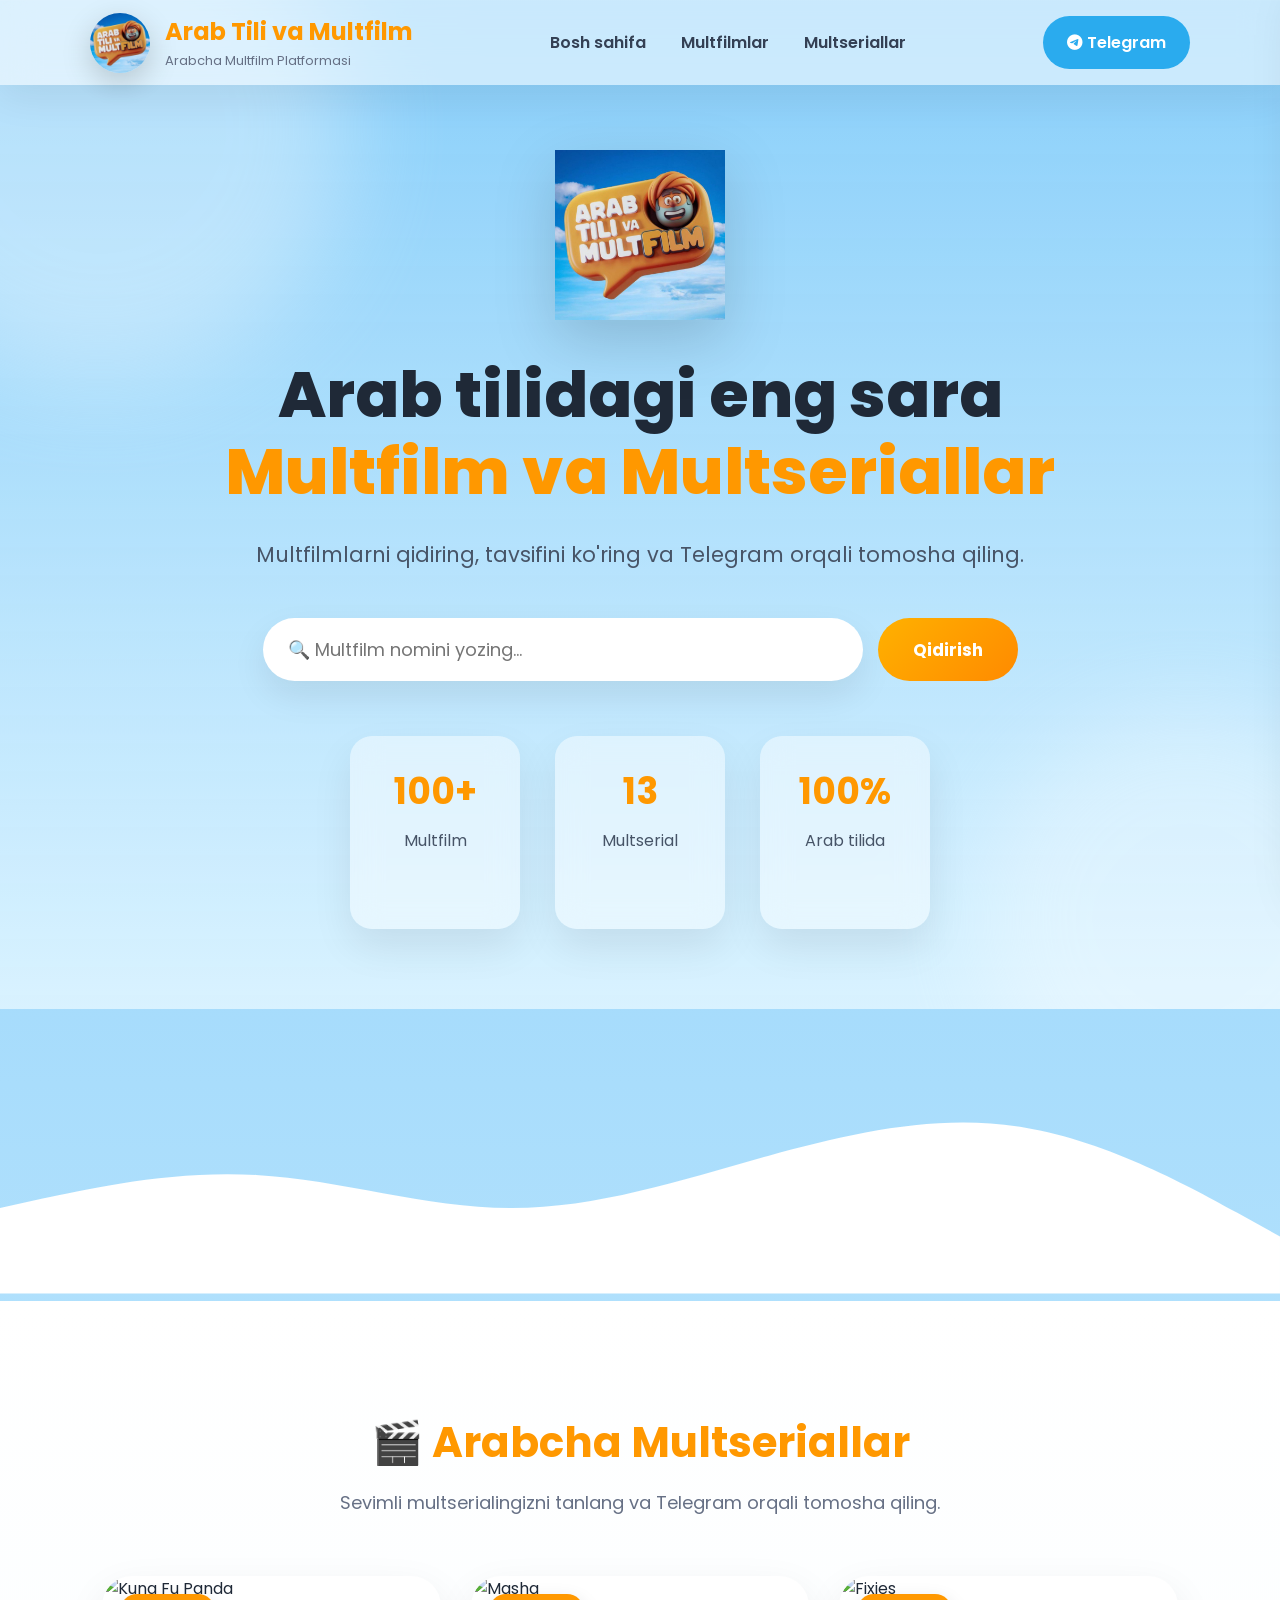
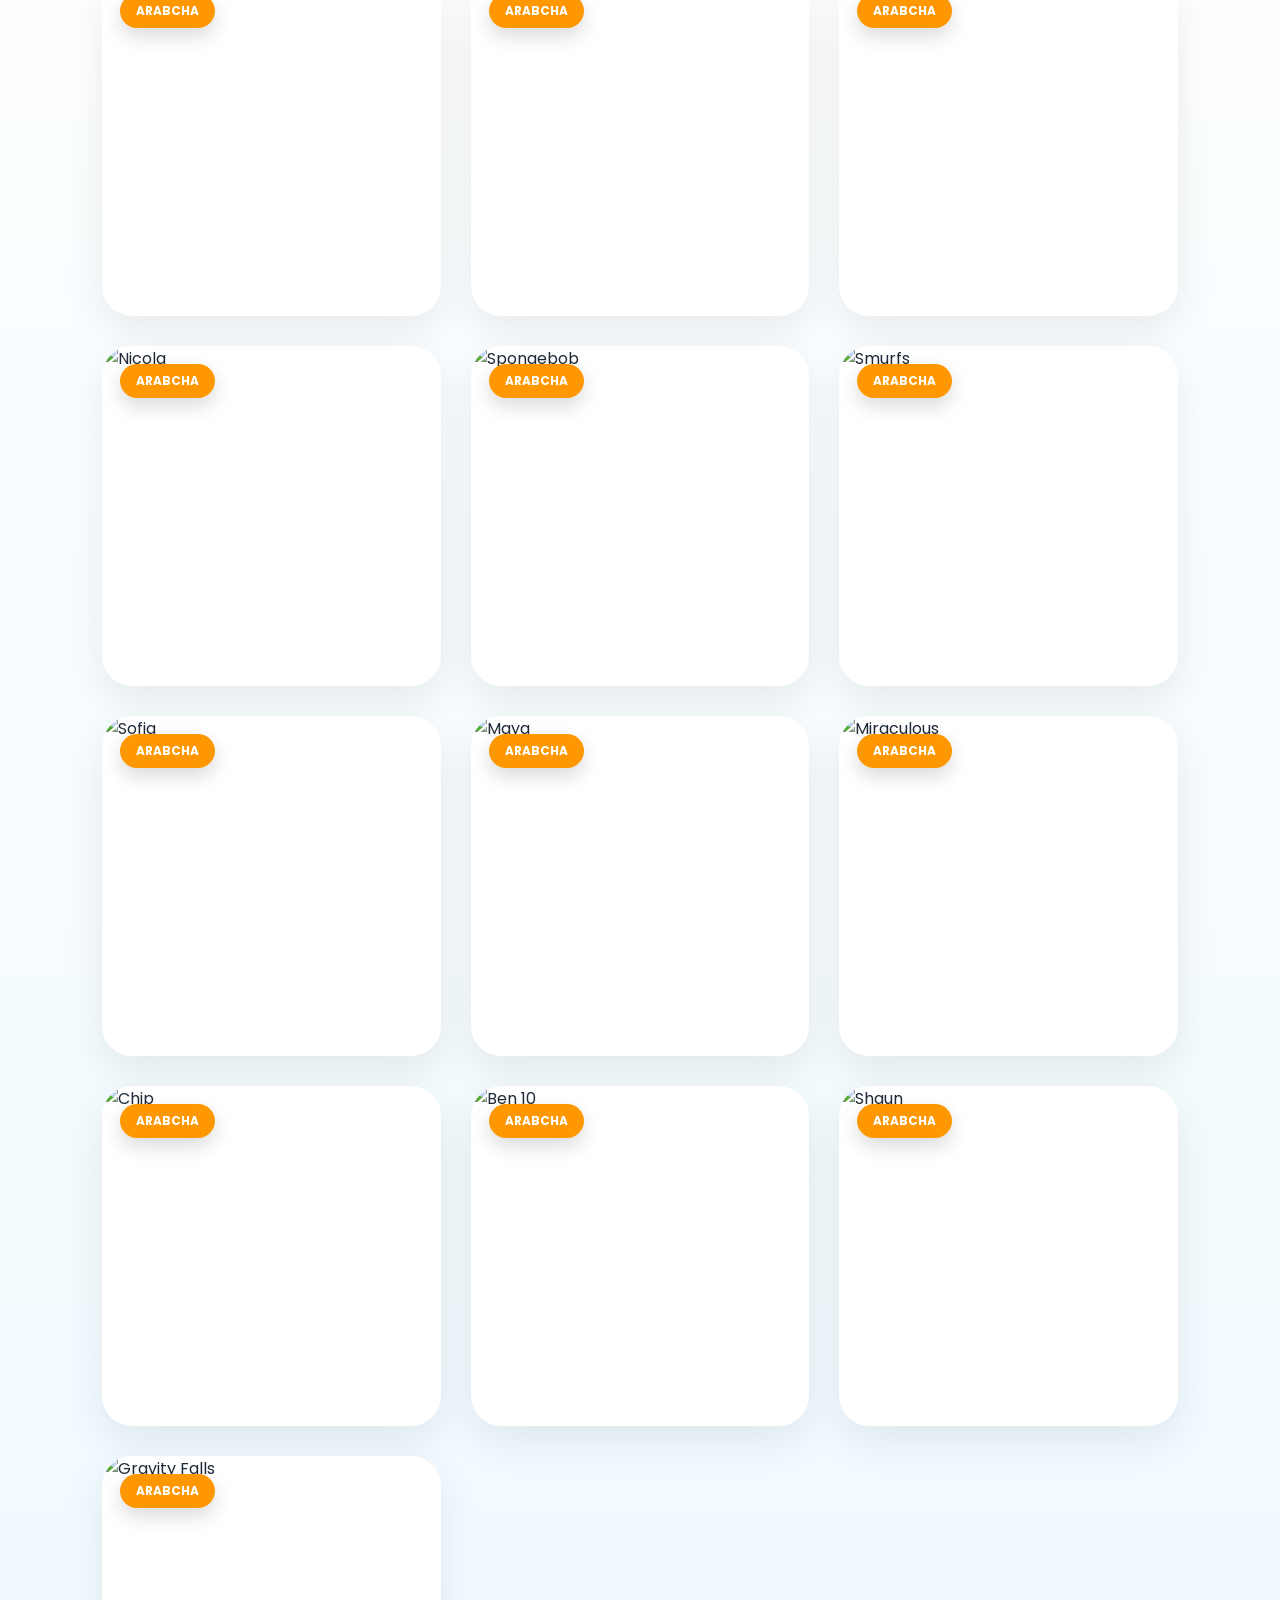
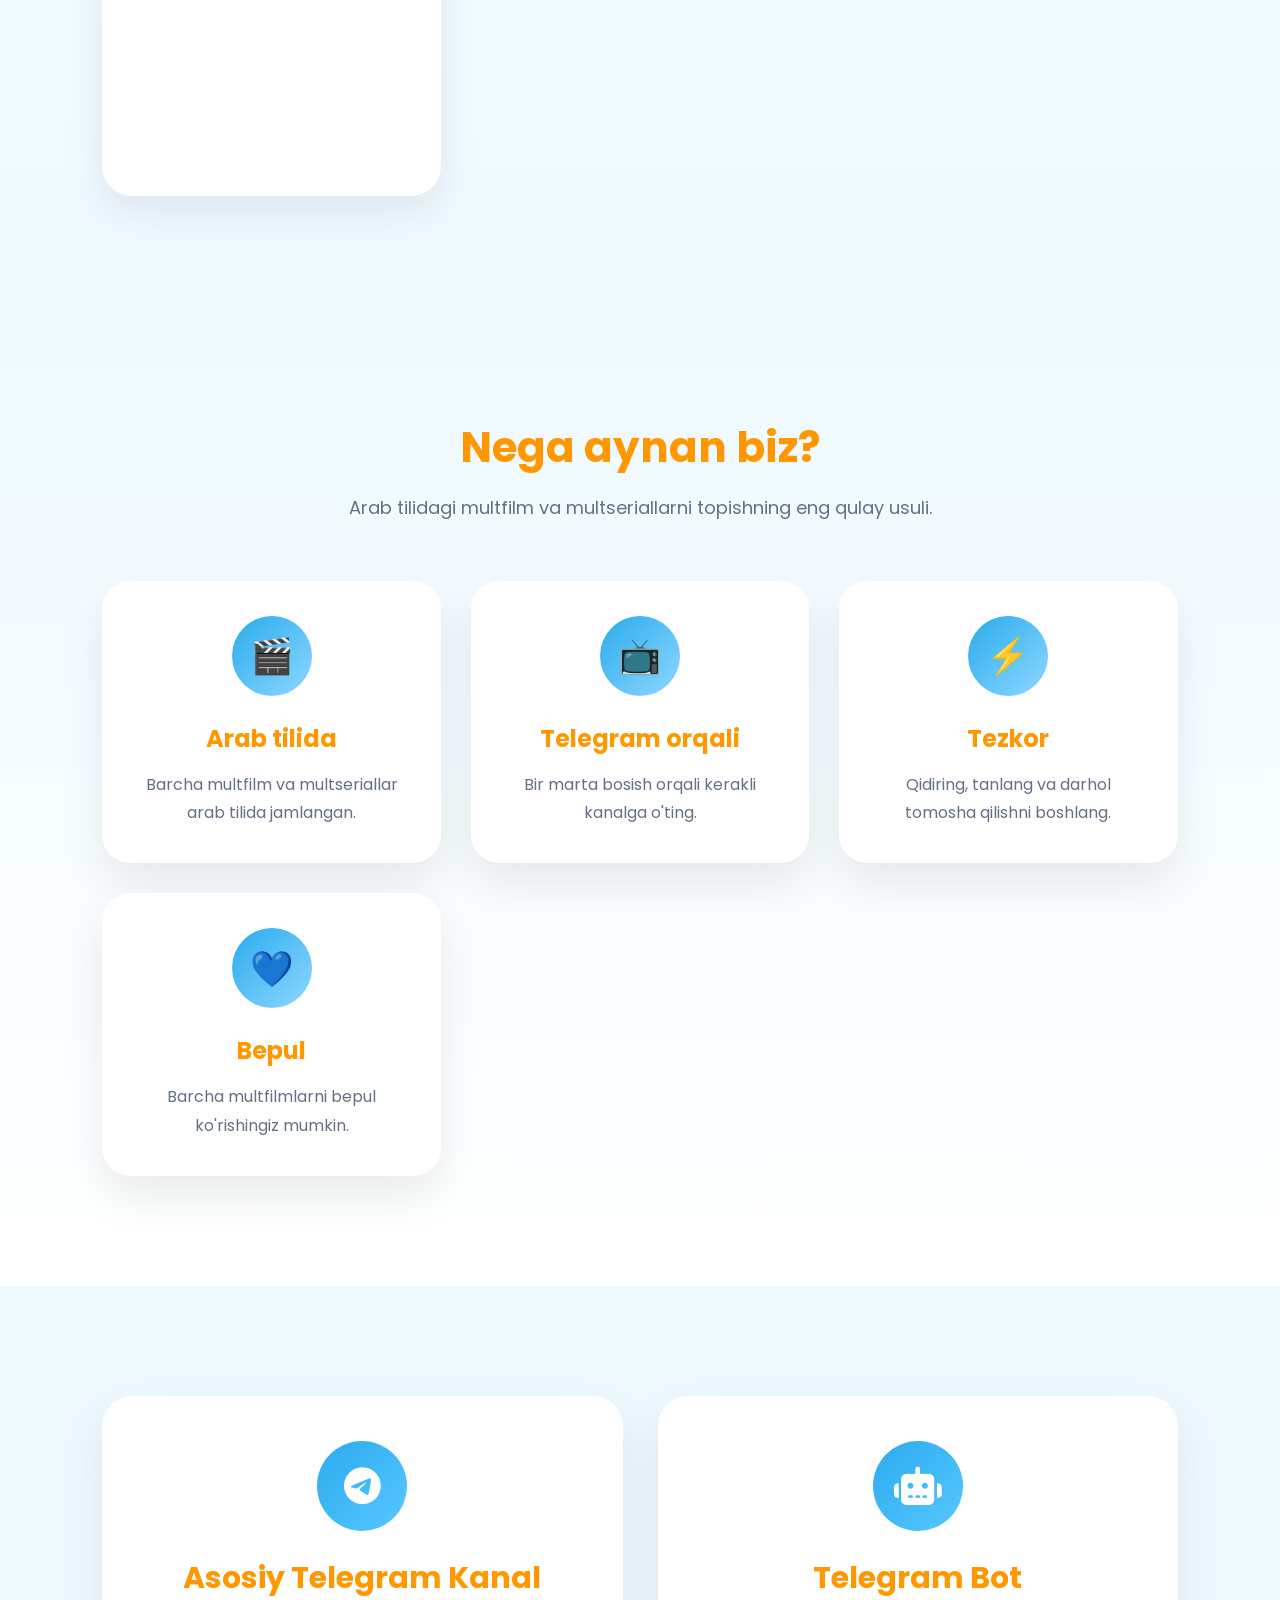
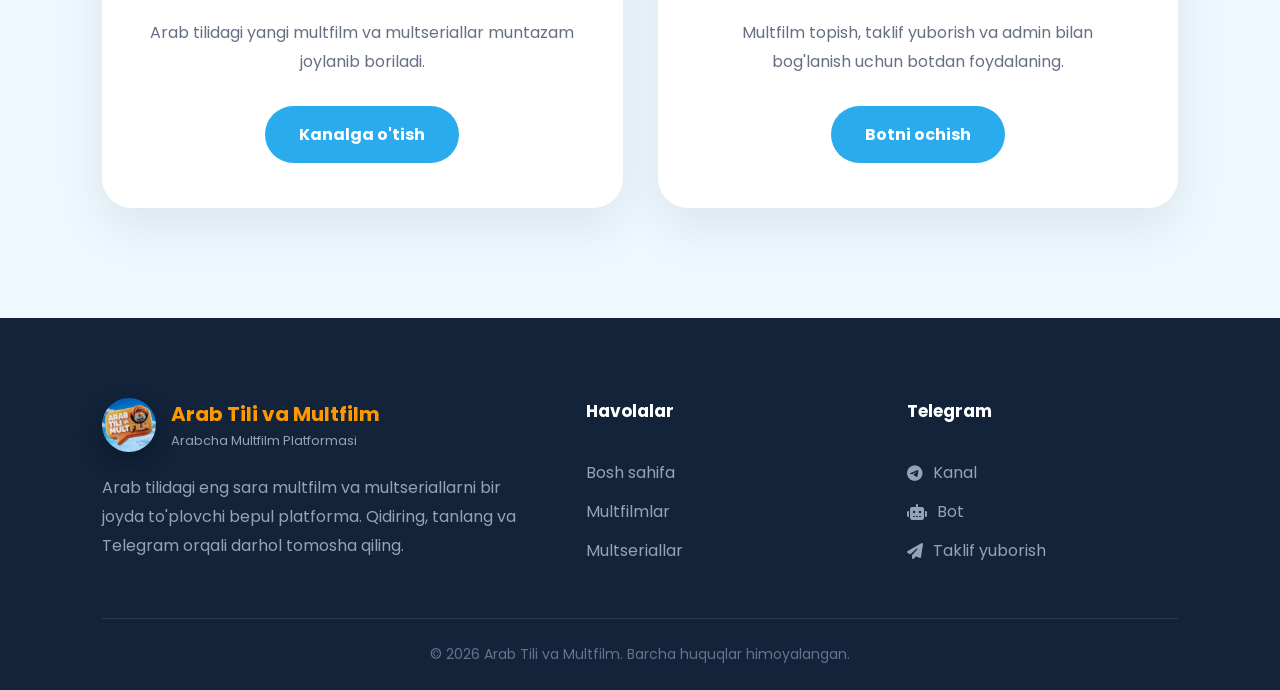
==== index.html @ 2e47bf9b "Update index.html" ====
<!DOCTYPE html>
<html lang="uz">

<head>

<meta charset="UTF-8">

<meta name="viewport" content="width=device-width, initial-scale=1.0">

<title>Arab Tili va Multfilm</title>

<link rel="stylesheet" href="design.css">

<link rel="preconnect" href="https://fonts.googleapis.com">

<link rel="preconnect" href="https://fonts.gstatic.com" crossorigin>

<link href="https://fonts.googleapis.com/css2?family=Poppins:wght@300;400;500;600;700;800&display=swap" rel="stylesheet">

<link rel="stylesheet"
href="https://cdnjs.cloudflare.com/ajax/libs/font-awesome/6.6.0/css/all.min.css">

</head>


<body>

<!-- HEADER -->

<header>

<div class="logo-box">

<img src="logo.png">

<div>

<h2>Arab Tili va Multfilm</h2>

<p>Arabcha Multfilm Platformasi</p>

</div>

</div>

<nav>

    <a href="#">Bosh sahifa</a>
    
    <a href="#movies">Multfilmlar</a>
    
    <a href="#serials">Multseriallar</a>
    
    </nav>

<a href="https://t.me/arabtili_va_multfilm"
target="_blank"
class="telegram-btn">

<i class="fa-brands fa-telegram"></i>

Telegram

</a>

<button id="menuToggle" aria-label="Menyu">
    <span></span>
    <span></span>
    <span></span>
</button>

</header>

<div class="mobile-overlay" id="mobileOverlay"></div>

<nav class="mobile-nav" id="mobileNav">

    <a href="#">Bosh sahifa</a>

    <a href="#movies">Multfilmlar</a>

    <a href="#serials">Multseriallar</a>

    <a href="https://t.me/arabtili_va_multfilm" target="_blank" class="mobile-telegram-btn">
        <i class="fa-brands fa-telegram"></i>
        Telegram
    </a>

</nav>





<!-- HERO -->

<section class="hero">

<div class="hero-content">

<img src="logo.png" class="hero-logo">

<h1>

Arab tilidagi eng sara

<span>Multfilm va Multseriallar</span>

</h1>

<p>

Multfilmlarni qidiring, tavsifini ko'ring
va Telegram orqali tomosha qiling.

</p>

<div class="search-area">

<input
type="text"
placeholder="🔍 Multfilm nomini yozing...">

<button>

Qidirish

</button>

</div>

<div class="stats">

<div>

<h2>100+</h2>

<p>Multfilm</p>

</div>

<div>

<h2>13</h2>

<p>Multserial</p>

</div>

<div>

<h2>100%</h2>

<p>Arab tilida</p>

</div>

</div>

</div>

</section>





<!-- WAVE -->

<div class="wave">

<svg xmlns="http://www.w3.org/2000/svg"
viewBox="0 0 1440 320">

<path fill="#ffffff"

fill-opacity="1"

d="M0,224L48,213.3C96,203,192,181,288,186.7C384,192,480,224,576,224C672,224,768,192,864,165.3C960,139,1056,117,1152,133.3C1248,149,1344,203,1392,229.3L1440,256L1440,320L0,320Z">

</path>

</svg>

</div>






<!-- =========================
     SERIALS
========================== -->

<section class="serial-section" id="serials">

    <div class="section-title">
    
    <h2>🎬 Arabcha Multseriallar</h2>
    
    <p>
    Sevimli multserialingizni tanlang va Telegram orqali tomosha qiling.
    </p>
    
    </div>
    
    <div class="serial-grid">
    
    <div class="serial-card">
    <img src="images/kungfu.jpg" alt="Kung Fu Panda">
    <div class="serial-info">
    <h3>Kung Fu Panda</h3>
    <a href="https://t.me/kungfupanda_kungfupanda" target="_blank">
    Telegramda ochish
    </a>
    </div>
    </div>
    
    <div class="serial-card">
    <img src="images/masha.jpg" alt="Masha">
    <div class="serial-info">
    <h3>Masha va Ayiq</h3>
    <a href="https://t.me/masha_va_ayiq_masha_and_the_bear" target="_blank">
    Telegramda ochish
    </a>
    </div>
    </div>
    
    <div class="serial-card">
    <img src="images/fixies.jpg" alt="Fixies">
    <div class="serial-info">
    <h3>Fixies</h3>
    <a href="https://t.me/fiksiklar_the_fixies" target="_blank">
    Telegramda ochish
    </a>
    </div>
    </div>
    
    <div class="serial-card">
    <img src="images/nicola.jpg" alt="Nicola">
    <div class="serial-info">
    <h3>Kichkina Nikola</h3>
    <a href="https://t.me/kichkina_nikola_thelittle_nicola" target="_blank">
    Telegramda ochish
    </a>
    </div>
    </div>
    
    <div class="serial-card">
    <img src="images/spongebob.jpg" alt="Spongebob">
    <div class="serial-info">
    <h3>Spongebob</h3>
    <a href="https://t.me/sponjbob_spongebob" target="_blank">
    Telegramda ochish
    </a>
    </div>
    </div>
    
    <div class="serial-card">
    <img src="images/smurfs.jpg" alt="Smurfs">
    <div class="serial-info">
    <h3>Smurflar</h3>
    <a href="https://t.me/smurflar_the_smurfs" target="_blank">
    Telegramda ochish
    </a>
    </div>
    </div>
    
    <div class="serial-card">
    <img src="images/sofia.jpg" alt="Sofia">
    <div class="serial-info">
    <h3>Malika Sofiya</h3>
    <a href="https://t.me/malika_sofiya_sofia_the_first" target="_blank">
    Telegramda ochish
    </a>
    </div>
    </div>
    
    <div class="serial-card">
    <img src="images/maya.jpg" alt="Maya">
    <div class="serial-info">
    <h3>Asalari Maya</h3>
    <a href="https://t.me/asalari_maya_maya_the_bee" target="_blank">
    Telegramda ochish
    </a>
    </div>
    </div>
    
    <div class="serial-card">
    <img src="images/miraculous.jpg" alt="Miraculous">
    <div class="serial-info">
    <h3>Xonqiz</h3>
    <a href="https://t.me/xonqiz_sarguzashtlari_miraculous" target="_blank">
    Telegramda ochish
    </a>
    </div>
    </div>
    
    <div class="serial-card">
    <img src="images/chipdale.jpg" alt="Chip">
    <div class="serial-info">
    <h3>Chip va Deyl</h3>
    <a href="https://t.me/chip_va_deyl_chip_n_dale" target="_blank">
    Telegramda ochish
    </a>
    </div>
    </div>
    
    <div class="serial-card">
    <img src="images/ben10.jpg" alt="Ben 10">
    <div class="serial-info">
    <h3>Ben 10</h3>
    <a href="https://t.me/ben_on_ben_10" target="_blank">
    Telegramda ochish
    </a>
    </div>
    </div>
    
    <div class="serial-card">
    <img src="images/shaun.jpg" alt="Shaun">
    <div class="serial-info">
    <h3>Qo'zichoq Shon</h3>
    <a href="https://t.me/qozichoq_shon_shaun_the_sheep" target="_blank">
    Telegramda ochish
    </a>
    </div>
    </div>
    
    <div class="serial-card">
    <img src="images/gravity.jpg" alt="Gravity Falls">
    <div class="serial-info">
    <h3>Gravity Falls</h3>
    <a href="https://t.me/gravity_falls_graviti_folz" target="_blank">
    Telegramda ochish
    </a>
    </div>
    </div>
    
    </div>

    <div class="no-results" id="noResults">
        <div class="no-results-icon">🔍</div>
        <h3>Bunday multserial topilmadi</h3>
        <p>Boshqa nom bilan qidirib ko'ring yoki barcha ro'yxatni tomosha qiling.</p>
    </div>

    </section>
    <!-- WHY US -->

<section class="why-us">

    <div class="section-title">
    
    <h2>Nega aynan biz?</h2>
    
    <p>
    Arab tilidagi multfilm va multseriallarni topishning eng qulay usuli.
    </p>
    
    </div>
    
    <div class="why-grid">
    
    <div class="why-card">
    
    <div class="why-icon">
    🎬
    </div>
    
    <h3>Arab tilida</h3>
    
    <p>
    Barcha multfilm va multseriallar arab tilida jamlangan.
    </p>
    
    </div>
    
    <div class="why-card">
    
    <div class="why-icon">
    📺
    </div>
    
    <h3>Telegram orqali</h3>
    
    <p>
    Bir marta bosish orqali kerakli kanalga o'ting.
    </p>
    
    </div>
    
    <div class="why-card">
    
    <div class="why-icon">
    ⚡
    </div>
    
    <h3>Tezkor</h3>
    
    <p>
    Qidiring, tanlang va darhol tomosha qilishni boshlang.
    </p>
    
    </div>
    
    <div class="why-card">
    
    <div class="why-icon">
    💙
    </div>
    
    <h3>Bepul</h3>
    
    <p>
    Barcha multfilmlarni bepul ko'rishingiz mumkin.
    </p>
    
    </div>
    
    </div>
    
    </section>
    <!-- TELEGRAM -->

<section class="telegram-section">

    <div class="telegram-card">
    
    <div class="telegram-icon">
    <i class="fa-brands fa-telegram"></i>
    </div>
    
    <h2>Asosiy Telegram Kanal</h2>
    
    <p>
    Arab tilidagi yangi multfilm va multseriallar muntazam joylanib boriladi.
    </p>
    
    <a href="https://t.me/arabtili_va_multfilm" target="_blank">
    Kanalga o'tish
    </a>
    
    </div>
    
    <div class="telegram-card">
    
    <div class="telegram-icon">
    <i class="fa-solid fa-robot"></i>
    </div>
    
    <h2>Telegram Bot</h2>
    
    <p>
    Multfilm topish, taklif yuborish va admin bilan bog'lanish uchun botdan foydalaning.
    </p>
    
    <a href="https://t.me/arabtili_va_multfilm_bot" target="_blank">
    Botni ochish
    </a>
    
    </div>
    
    </section>

    <!-- FOOTER -->

    <footer class="site-footer">

        <div class="footer-top">

            <div class="footer-brand">
                <div class="footer-logo">
                    <img src="logo.png" alt="Arab Tili va Multfilm">
                    <div>
                        <h2>Arab Tili va Multfilm</h2>
                        <p>Arabcha Multfilm Platformasi</p>
                    </div>
                </div>
                <p class="footer-desc">
                    Arab tilidagi eng sara multfilm va multseriallarni bir joyda
                    to'plovchi bepul platforma. Qidiring, tanlang va Telegram
                    orqali darhol tomosha qiling.
                </p>
            </div>

            <div class="footer-links">
                <h3>Havolalar</h3>
                <a href="#">Bosh sahifa</a>
                <a href="#movies">Multfilmlar</a>
                <a href="#serials">Multseriallar</a>
            </div>

            <div class="footer-links">
                <h3>Telegram</h3>
                <a href="https://t.me/arabtili_va_multfilm" target="_blank">
                    <i class="fa-brands fa-telegram"></i> Kanal
                </a>
                <a href="https://t.me/arabtili_va_multfilm_bot" target="_blank">
                    <i class="fa-solid fa-robot"></i> Bot
                </a>
                <a href="https://t.me/arabtili_va_multfilm_bot" target="_blank">
                    <i class="fa-solid fa-paper-plane"></i> Taklif yuborish
                </a>
            </div>

        </div>

        <div class="footer-bottom">
            <p>&copy; <span id="year"></span> Arab Tili va Multfilm. Barcha huquqlar himoyalangan.</p>
        </div>

    </footer>

    <button id="topButton">
        <i class="fa-solid fa-arrow-up"></i>
    </button>

    <script src="app.js"></script>

</body>
</html>
---- design.css ----
/* =======================================================
   ARAB TILI VA MULTFILM
   Premium UI v2
======================================================= */

*{
    margin:0;
    padding:0;
    box-sizing:border-box;
    font-family:'Poppins',sans-serif;
    scroll-behavior:smooth;
    }
    
    body{
    
    background:linear-gradient(180deg,#87CEFA,#DDF4FF,#ffffff);
    
    color:#1f2937;
    
    overflow-x:hidden;
    
    }
    
    /* Scroll */
    
    ::-webkit-scrollbar{
    width:10px;
    }
    
    ::-webkit-scrollbar-thumb{
    
    background:#ffb000;
    
    border-radius:50px;
    
    }
    
    /* HEADER */
    
    header{
    
    position:fixed;
    
    top:0;
    left:0;
    
    width:100%;
    
    height:85px;
    
    display:flex;
    
    justify-content:space-between;
    
    align-items:center;
    
    padding:0 7%;
    
    background:rgba(255,255,255,.55);
    
    backdrop-filter:blur(18px);
    
    box-shadow:0 10px 40px rgba(0,0,0,.08);
    
    z-index:9999;

    transition:height .35s ease, background .35s ease;
    
    }

    header.scrolled{

        height:70px;

        background:rgba(255,255,255,.88);

    }
    
    .logo-box{
    
    display:flex;
    
    align-items:center;
    
    gap:15px;
    
    }
    
    .logo-box img{
    
    width:60px;
    
    height:60px;
    
    border-radius:50%;
    
    box-shadow:0 10px 30px rgba(0,0,0,.18);
    
    }
    
    .logo-box h2{
    
    font-size:24px;
    
    color:#ff9800;
    
    font-weight:700;
    
    }
    
    .logo-box p{
    
    font-size:13px;
    
    color:#667085;
    
    margin-top:2px;
    
    }
    
    nav{
    
    display:flex;
    
    gap:35px;
    
    }
    
    nav a{
    
    text-decoration:none;
    
    font-weight:600;
    
    color:#344054;
    
    transition:.35s;
    
    }
    
    nav a:hover{
    
    color:#ff9800;
    
    }
    
    .telegram-btn{
    
    padding:14px 24px;
    
    background:#2AABEE;
    
    color:white;
    
    text-decoration:none;
    
    border-radius:50px;
    
    font-weight:600;
    
    transition:.35s;
    
    }
    
    .telegram-btn:hover{
    
    transform:translateY(-4px);
    
    box-shadow:0 15px 30px rgba(42,171,238,.35);
    
    }
    
    /* HERO */
    
    .hero{
    
    min-height:100vh;
    
    display:flex;
    
    justify-content:center;
    
    align-items:center;
    
    padding:150px 8% 80px;
    
    position:relative;
    
    overflow:hidden;

    background-image:
linear-gradient(
rgba(135,206,250,.78),
rgba(221,244,255,.92)
),
url("images/hero-bg.jpg");

background-size:cover;

background-position:center;
    
    }
    
    /* Bulut */
    
    .hero::before{
    
    content:"";
    
    position:absolute;
    
    width:500px;
    
    height:500px;
    
    background:white;
    
    opacity:.35;
    
    border-radius:50%;
    
    left:-150px;
    
    top:-120px;
    
    filter:blur(50px);
    
    animation:cloud1 10s infinite ease-in-out;
    
    }
    
    .hero::after{
    
    content:"";
    
    position:absolute;
    
    width:420px;
    
    height:420px;
    
    background:white;
    
    opacity:.30;
    
    border-radius:50%;
    
    right:-120px;
    
    bottom:-120px;
    
    filter:blur(45px);
    
    animation:cloud2 13s infinite ease-in-out;
    
    }
    
    .hero-content{
    
    max-width:900px;
    
    text-align:center;
    
    position:relative;
    
    z-index:2;
    
    }
    
    .hero-logo{
    
    width:170px;
    
    margin-bottom:30px;
    
    filter:drop-shadow(0 20px 30px rgba(0,0,0,.15));
    
    animation:float 4s infinite ease-in-out;
    
    }
    
    .hero h1{
    
    font-size:64px;
    
    font-weight:800;
    
    line-height:1.2;
    
    margin-bottom:25px;
    
    }
    
    .hero h1 span{
    
    color:#ff9800;
    
    }
    
    .hero p{
    
    font-size:21px;
    
    line-height:1.8;
    
    color:#475467;
    
    margin-bottom:45px;
    
    }
    
    /* SEARCH */
    
    .search-area{
    
    display:flex;
    
    justify-content:center;
    
    gap:15px;
    
    margin-bottom:55px;
    
    }
    
    .search-area input{
    
    width:600px;
    
    max-width:100%;
    
    padding:18px 25px;
    
    border:none;
    
    border-radius:60px;
    
    font-size:18px;
    
    outline:none;
    
    background:white;
    
    box-shadow:0 15px 35px rgba(0,0,0,.08);
    
    transition:.35s;
    
    }
    
    .search-area input:focus{
    
    transform:scale(1.03);
    
    box-shadow:0 20px 45px rgba(255,152,0,.20);
    
    }
    
    .search-area button{
    
    padding:18px 35px;
    
    border:none;
    
    border-radius:60px;
    
    background:linear-gradient(135deg,#ffb100,#ff8a00);
    
    color:white;
    
    font-size:17px;
    
    font-weight:700;
    
    cursor:pointer;
    
    transition:.35s;
    
    }
    
    .search-area button:hover{
    
    transform:translateY(-4px);
    
    box-shadow:0 15px 35px rgba(255,152,0,.30);
    
    }
    
    /* STATS */
    
    .stats{
    
    display:flex;
    
    justify-content:center;
    
    gap:35px;
    
    flex-wrap:wrap;
    
    }
    
    .stats div{
    
    background:rgba(255,255,255,.45);
    
    backdrop-filter:blur(15px);
    
    padding:28px 35px;
    
    border-radius:22px;
    
    min-width:170px;
    
    box-shadow:0 18px 40px rgba(0,0,0,.08);
    
    transition:.35s;
    
    }
    
    .stats div:hover{
    
    transform:translateY(-8px);
    
    }
    
    .stats h2{
    
    font-size:36px;
    
    color:#ff9800;
    
    margin-bottom:8px;
    
    }
    
    .stats p{
    
    font-size:16px;
    
    }
    
    /* MAIN CHANNEL */
    
    .main-channel{
    
    width:88%;
    
    margin:auto;
    
    margin-top:-50px;
    
    display:flex;
    
    gap:50px;
    
    align-items:center;
    
    padding:45px;
    
    background:white;
    
    border-radius:35px;
    
    box-shadow:0 25px 60px rgba(0,0,0,.08);
    
    }
    
    .channel-left img{
    
    width:170px;
    
    border-radius:30px;
    
    }
    
    .channel-right span{
    
    color:#2AABEE;
    
    font-weight:700;
    
    }
    
    .channel-right h2{
    
    font-size:42px;
    
    margin:15px 0;
    
    color:#ff9800;
    
    }
    
    .channel-right p{
    
    font-size:18px;
    
    line-height:1.8;
    
    margin-bottom:30px;
    
    }
    
    .channel-right a{
    
    display:inline-block;
    
    padding:18px 35px;
    
    background:#2AABEE;
    
    border-radius:60px;
    
    color:white;
    
    text-decoration:none;
    
    font-weight:700;
    
    transition:.35s;
    
    }
    
    .channel-right a:hover{
    
    transform:translateY(-4px);
    
    }
    
    /* Animation */
    
    @keyframes float{
    
    50%{
    
    transform:translateY(-12px);
    
    }
    
    }
    
    @keyframes cloud1{
    
    50%{
    
    transform:translateX(40px);
    
    }
    
    }
    
    @keyframes cloud2{
    
    50%{
    
    transform:translateX(-40px);
    
    }
    
    }
    /*=========================
   SERIAL SECTION
=========================*/

.serial-section{

    padding:110px 8%;
    
    background:#fff;
    
    }
    
    .section-title{
    
    text-align:center;
    
    margin-bottom:60px;
    
    }
    
    .section-title h2{
    
    font-size:42px;
    
    color:#ff9800;
    
    margin-bottom:15px;
    
    }
    
    .section-title p{
    
    font-size:18px;
    
    color:#667085;
    
    }
    
    .serial-grid{
    
    display:grid;
    
    grid-template-columns:repeat(auto-fit,minmax(250px,1fr));
    
    gap:30px;
    
    }
    
    .serial-card{
    
    position:relative;
    
    overflow:hidden;
    
    border-radius:24px;
    
    background:white;
    
    box-shadow:0 15px 40px rgba(0,0,0,.08);
    
    transition:.4s;
    
    }
    
    .serial-card:hover{
    
    transform:translateY(-10px);
    
    box-shadow:0 30px 60px rgba(0,0,0,.15);
    
    }
    
    .serial-card img{
    
    width:100%;
    
    height:340px;
    
    object-fit:cover;
    
    display:block;
    
    transition:.45s;
    
    }
    
    .serial-card:hover img{
    
    transform:scale(1.08);
    
    }
    
    .serial-info{
    
    padding:22px;
    
    text-align:center;
    
    }
    
    .serial-info h3{
    
    font-size:22px;
    
    margin-bottom:18px;
    
    color:#1f2937;
    
    }
    
    .serial-info a{
    
    display:inline-block;
    
    padding:13px 28px;
    
    border-radius:40px;
    
    background:linear-gradient(135deg,#ffb100,#ff8400);
    
    color:white;
    
    font-weight:600;
    
    text-decoration:none;
    
    transition:.35s;
    
    }
    
    .serial-info a:hover{
    
    transform:scale(1.05);
    
    box-shadow:0 12px 25px rgba(255,153,0,.35);
    
    }
    /*=================================
      PREMIUM HOVER EFFECT
==================================*/

.serial-card{

    position:relative;
    
    cursor:pointer;
    
    }
    
    .serial-card::after{
    
    content:"";
    
    position:absolute;
    
    left:0;
    top:0;
    
    width:100%;
    height:340px;
    
    background:linear-gradient(
    to top,
    rgba(0,0,0,.85),
    rgba(0,0,0,.15)
    );
    
    opacity:0;
    
    transition:.4s;
    
    }
    
    .serial-card:hover::after{
    
    opacity:1;
    
    }
    
    .serial-info{
    
    position:absolute;
    
    left:0;
    bottom:-100%;
    
    width:100%;
    
    padding:25px;
    
    z-index:10;
    
    transition:.45s;
    
    }
    
    .serial-card:hover .serial-info{
    
    bottom:0;
    
    }
    
    .serial-info h3{
    
    color:white;
    
    font-size:24px;
    
    margin-bottom:18px;
    
    }
    
    .serial-info a{
    
    background:#2AABEE;
    
    color:white;
    
    font-weight:700;
    
    }
    
    .serial-info a:hover{
    
    background:#1b9de2;
    
    }
    .serial-card::before{

        content:"ARABCHA";
        
        position:absolute;
        
        top:18px;
        
        left:18px;
        
        padding:8px 16px;
        
        border-radius:40px;
        
        background:#ff9800;
        
        color:white;
        
        font-size:12px;
        
        font-weight:700;
        
        z-index:15;
        
        box-shadow:0 8px 20px rgba(0,0,0,.15);
        
        }
        .serial-card{

            border-radius:30px;
            
            overflow:hidden;
            
            }
            
            .serial-card img{
            
            border-radius:30px;
            
            }
            .serial-section{

                background:
                
                linear-gradient(
                180deg,
                #ffffff,
                #eef9ff
                );
                
                }
                /*========================
 FEATURED
========================*/


    
    .section-header h2{
    
    font-size:42px;
    
    color:#ff9800;
    
    margin-bottom:12px;
    
    }
    
    .section-header p{
    
    color:#667085;
    
    font-size:18px;
    
    }
    
    .featured-slider{
    
    display:flex;
    
    gap:25px;
    
    overflow-x:auto;
    
    padding-bottom:15px;
    
    scroll-behavior:smooth;
    
    }
    
    .featured-slider::-webkit-scrollbar{
    
    display:none;
    
    }
    
    .featured-card{
    
    min-width:240px;
    
    height:340px;
    
    border-radius:24px;
    
    overflow:hidden;
    
    box-shadow:0 15px 40px rgba(0,0,0,.12);
    
    transition:.4s;
    
    cursor:pointer;
    
    }
    
    .featured-card:hover{
    
    transform:scale(1.07);
    
    }
    
    .featured-card img{
    
    width:100%;
    
    height:100%;
    
    object-fit:cover;
    
    }
    /*=========================
 WHY US
=========================*/

.why-us{

    padding:110px 8%;
    
    background:linear-gradient(180deg,#eef9ff,#ffffff);
    
    }
    
    .why-grid{
    
    display:grid;
    
    grid-template-columns:repeat(auto-fit,minmax(250px,1fr));
    
    gap:30px;
    
    margin-top:50px;
    
    }
    
    .why-card{
    
    background:white;
    
    padding:35px;
    
    border-radius:28px;
    
    text-align:center;
    
    box-shadow:0 20px 45px rgba(0,0,0,.08);
    
    transition:.35s;
    
    }
    
    .why-card:hover{
    
    transform:translateY(-10px);
    
    }
    
    .why-icon{
    
    width:80px;
    
    height:80px;
    
    margin:auto;
    
    margin-bottom:25px;
    
    display:flex;
    
    align-items:center;
    
    justify-content:center;
    
    font-size:35px;
    
    background:linear-gradient(135deg,#2AABEE,#8ED8FF);
    
    border-radius:50%;
    
    color:white;
    
    }
    
    .why-card h3{
    
    margin-bottom:15px;
    
    font-size:24px;
    
    color:#ff9800;
    
    }
    
    .why-card p{
    
    line-height:1.8;
    
    color:#667085;
    
    }
    /*==========================
 TELEGRAM
==========================*/

.telegram-section{

    padding:110px 8%;
    
    display:grid;
    
    grid-template-columns:repeat(auto-fit,minmax(320px,1fr));
    
    gap:35px;
    
    background:#eef9ff;
    
    }
    
    .telegram-card{
    
    background:white;
    
    padding:45px;
    
    border-radius:30px;
    
    text-align:center;
    
    box-shadow:0 20px 50px rgba(0,0,0,.08);
    
    transition:.35s;
    
    }
    
    .telegram-card:hover{
    
    transform:translateY(-12px);
    
    }
    
    .telegram-icon{
    
    width:90px;
    
    height:90px;
    
    margin:auto;
    
    margin-bottom:25px;
    
    border-radius:50%;
    
    display:flex;
    
    align-items:center;
    
    justify-content:center;
    
    font-size:38px;
    
    background:linear-gradient(135deg,#2AABEE,#58C7FF);
    
    color:white;
    
    }
    
    .telegram-card h2{
    
    font-size:30px;
    
    margin-bottom:18px;
    
    color:#ff9800;
    
    }
    
    .telegram-card p{
    
    line-height:1.8;
    
    color:#667085;
    
    margin-bottom:30px;
    
    }
    
    .telegram-card a{
    
    display:inline-block;
    
    padding:16px 34px;
    
    background:#2AABEE;
    
    color:white;
    
    text-decoration:none;
    
    border-radius:50px;
    
    font-weight:700;
    
    transition:.3s;
    
    }
    
    .telegram-card a:hover{
    
    transform:translateY(-3px);
    
    box-shadow:0 12px 30px rgba(42,171,238,.35);
    
    }
    #topButton{

        position:fixed;
        
        right:25px;
        
        bottom:25px;
        
        width:58px;
        
        height:58px;
        
        border:none;
        
        border-radius:50%;
        
        background:#2AABEE;
        
        color:white;
        
        font-size:22px;
        
        cursor:pointer;
        
        display:none;
        
        box-shadow:0 15px 35px rgba(0,0,0,.2);
        
        transition:.35s;
        
        z-index:999;
        
        }
        
        #topButton:hover{
        
        transform:translateY(-5px);
        
        }
/*=========================================================
   MOBIL MENYU (hamburger)
=========================================================*/

#menuToggle{

    display:none;

    flex-direction:column;

    justify-content:center;

    align-items:center;

    gap:5px;

    width:44px;

    height:44px;

    border:none;

    background:transparent;

    cursor:pointer;

    z-index:10001;

    }

    #menuToggle span{

    display:block;

    width:26px;

    height:3px;

    border-radius:3px;

    background:#344054;

    transition:.35s;

    }

    #menuToggle.active span:nth-child(1){

    transform:translateY(8px) rotate(45deg);

    }

    #menuToggle.active span:nth-child(2){

    opacity:0;

    }

    #menuToggle.active span:nth-child(3){

    transform:translateY(-8px) rotate(-45deg);

    }

.mobile-overlay{

    position:fixed;

    inset:0;

    background:rgba(15,23,42,.45);

    backdrop-filter:blur(2px);

    opacity:0;

    visibility:hidden;

    transition:.35s;

    z-index:9998;

    }

    .mobile-overlay.active{

    opacity:1;

    visibility:visible;

    }

.mobile-nav{

    position:fixed;

    top:0;

    right:-320px;

    width:280px;

    max-width:82%;

    height:100vh;

    background:#ffffff;

    display:flex;

    flex-direction:column;

    gap:8px;

    padding:110px 30px 40px;

    box-shadow:-15px 0 50px rgba(0,0,0,.15);

    transition:right .4s ease;

    z-index:9999;

    }

    .mobile-nav.active{

    right:0;

    }

    .mobile-nav a{

    text-decoration:none;

    font-weight:600;

    font-size:17px;

    color:#344054;

    padding:14px 10px;

    border-radius:12px;

    transition:.25s;

    }

    .mobile-nav a:hover{

    background:#fff4e0;

    color:#ff9800;

    }

    .mobile-telegram-btn{

    margin-top:15px;

    display:flex !important;

    align-items:center;

    justify-content:center;

    gap:10px;

    background:#2AABEE;

    color:white !important;

    border-radius:50px;

    padding:16px !important;

    }

/*=========================================================
   QIDIRUV NATIJASI TOPILMADI
=========================================================*/

.no-results{

    display:none;

    text-align:center;

    padding:70px 20px;

    }

    .no-results-icon{

    font-size:48px;

    margin-bottom:18px;

    opacity:.6;

    }

    .no-results h3{

    font-size:24px;

    color:#344054;

    margin-bottom:10px;

    }

    .no-results p{

    color:#667085;

    font-size:16px;

    }

/*=========================================================
   SCROLL-REVEAL ANIMATSIYA
=========================================================*/

.reveal{

    opacity:0;

    transform:translateY(35px);

    transition:opacity .7s ease, transform .7s ease;

    }

    .reveal-visible{

    opacity:1;

    transform:translateY(0);

    }

@media (prefers-reduced-motion:reduce){

    .reveal{

    opacity:1;

    transform:none;

    transition:none;

    }

}

/*=========================================================
   TOP BUTTON — show/hide orqali (JS classList bilan)
=========================================================*/

#topButton{

    opacity:0;

    pointer-events:none;

    transform:translateY(15px);

    }

    #topButton.show{

    display:flex;

    align-items:center;

    justify-content:center;

    opacity:1;

    pointer-events:auto;

    transform:translateY(0);

    }

/*=========================================================
   FOOTER
=========================================================*/

.site-footer{

    background:#12233a;

    color:#cbd5e1;

    padding:80px 8% 0;

    }

    .footer-top{

    display:grid;

    grid-template-columns:1.6fr 1fr 1fr;

    gap:50px;

    padding-bottom:55px;

    border-bottom:1px solid rgba(255,255,255,.1);

    }

    .footer-logo{

    display:flex;

    align-items:center;

    gap:15px;

    margin-bottom:22px;

    }

    .footer-logo img{

    width:54px;

    height:54px;

    border-radius:50%;

    box-shadow:0 10px 25px rgba(0,0,0,.3);

    }

    .footer-logo h2{

    font-size:20px;

    color:#ff9800;

    }

    .footer-logo p{

    font-size:13px;

    color:#94a3b8;

    margin-top:2px;

    }

    .footer-desc{

    line-height:1.8;

    color:#94a3b8;

    max-width:420px;

    }

    .footer-links h3{

    color:#fff;

    font-size:17px;

    margin-bottom:22px;

    }

    .footer-links{

    display:flex;

    flex-direction:column;

    gap:14px;

    }

    .footer-links a{

    color:#94a3b8;

    text-decoration:none;

    transition:.3s;

    display:flex;

    align-items:center;

    gap:10px;

    width:fit-content;

    }

    .footer-links a:hover{

    color:#ff9800;

    transform:translateX(4px);

    }

    .footer-bottom{

    text-align:center;

    padding:25px 0;

    font-size:14px;

    color:#64748b;

    }

/*=========================================================
   RESPONSIV DIZAYN
=========================================================*/

@media (max-width:1024px){

    .hero h1{

    font-size:48px;

    }

    .footer-top{

    grid-template-columns:1fr 1fr;

    }

    .footer-brand{

    grid-column:1 / -1;

    }

}

@media (max-width:900px){

    header{

    padding:0 5%;

    }

    nav{

    display:none;

    }

    .telegram-btn{

    display:none;

    }

    #menuToggle{

    display:flex;

    }

}

@media (max-width:768px){

    .hero{

    padding:130px 6% 70px;

    }

    .hero h1{

    font-size:36px;

    }

    .hero p{

    font-size:17px;

    }

    .search-area{

    flex-direction:column;

    align-items:center;

    }

    .search-area input{

    width:100%;

    }

    .search-area button{

    width:100%;

    }

    .stats{

    gap:18px;

    }

    .stats div{

    min-width:140px;

    padding:20px 22px;

    }

    .section-title h2{

    font-size:30px;

    }

    .serial-grid{

    grid-template-columns:repeat(auto-fit,minmax(160px,1fr));

    gap:18px;

    }

    .serial-card img{

    height:220px;

    }

    .serial-card::after{

    height:220px;

    }

    .why-grid{

    grid-template-columns:1fr;

    }

    .telegram-section{

    grid-template-columns:1fr;

    padding:70px 6%;

    }

    .footer-top{

    grid-template-columns:1fr;

    gap:35px;

    padding-bottom:40px;

    }

    .site-footer{

    padding:60px 6% 0;

    }

}

@media (max-width:480px){

    .logo-box img{

    width:46px;

    height:46px;

    }

    .logo-box h2{

    font-size:18px;

    }

    .logo-box p{

    font-size:11px;

    }

    .hero h1{

    font-size:28px;

    }

    .hero-logo{

    width:120px;

    }

    #topButton{

    width:48px;

    height:48px;

    font-size:18px;

    right:16px;

    bottom:16px;

    }

}
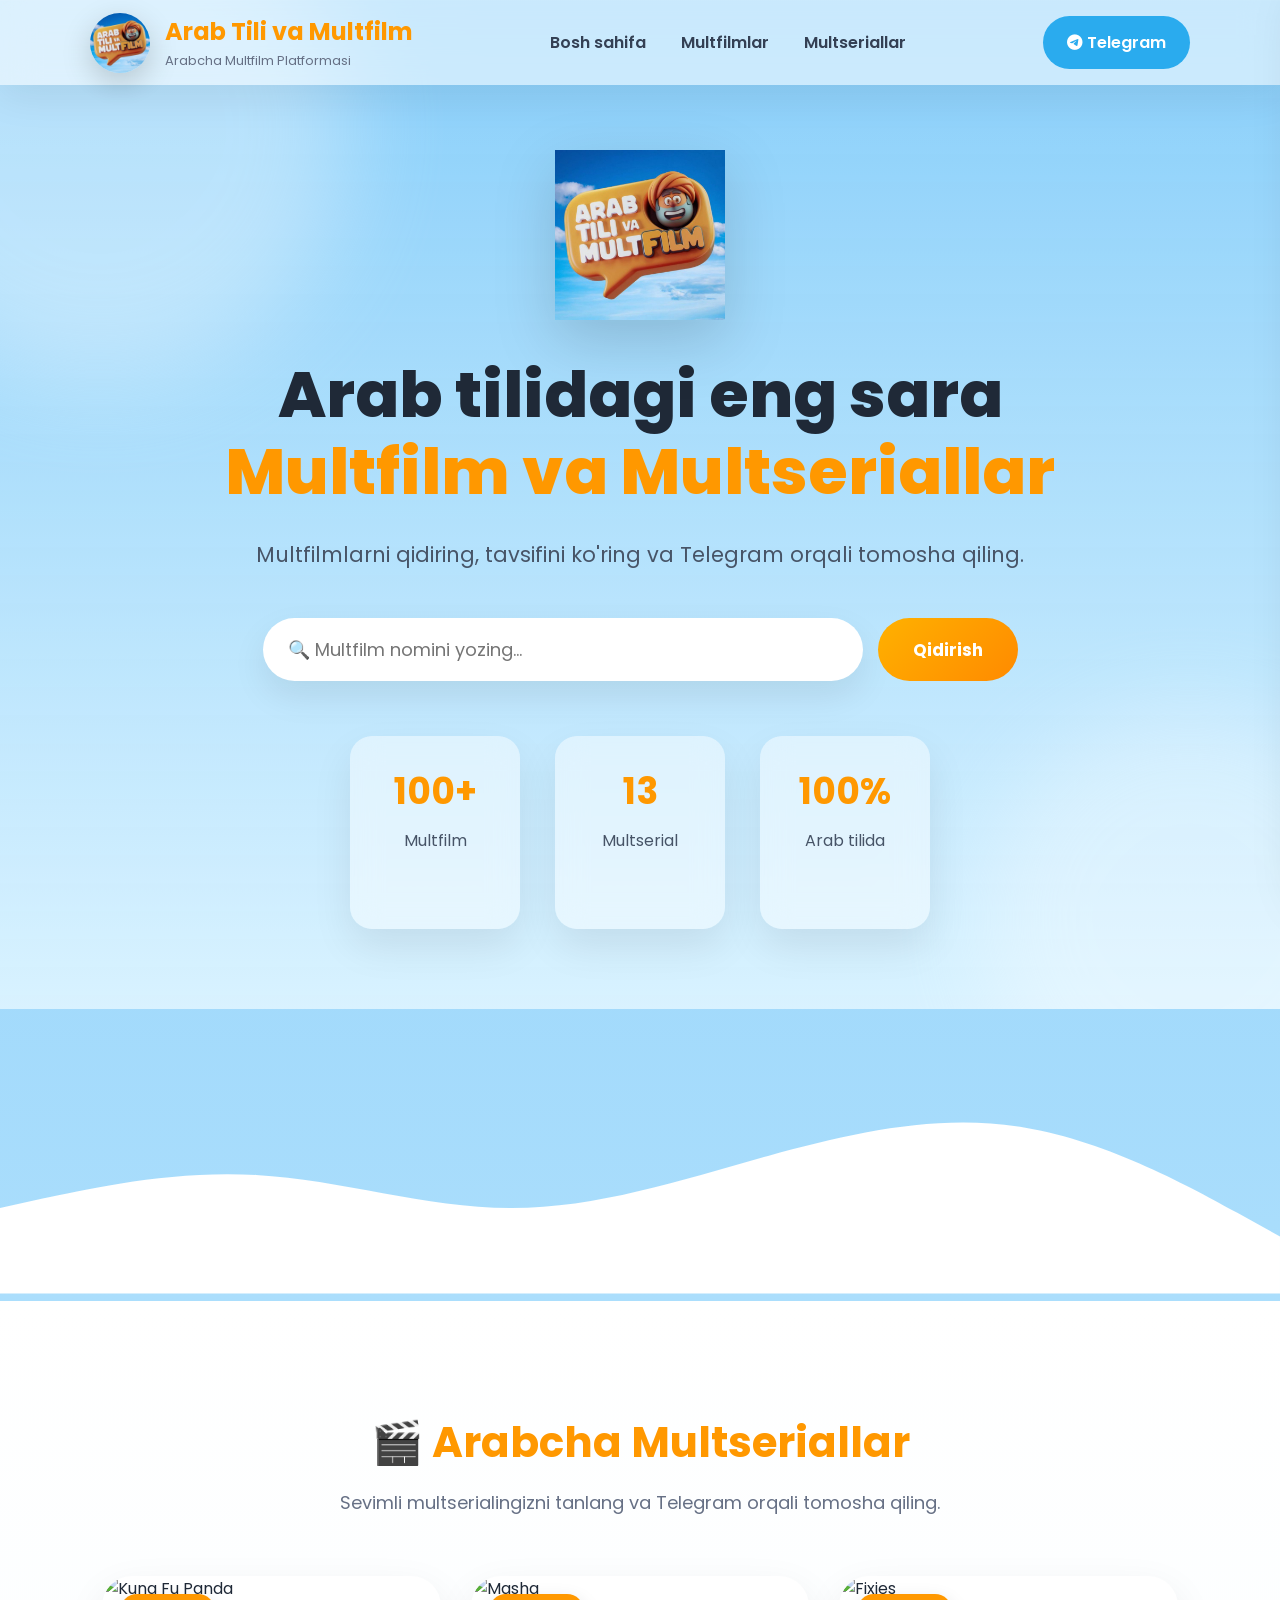
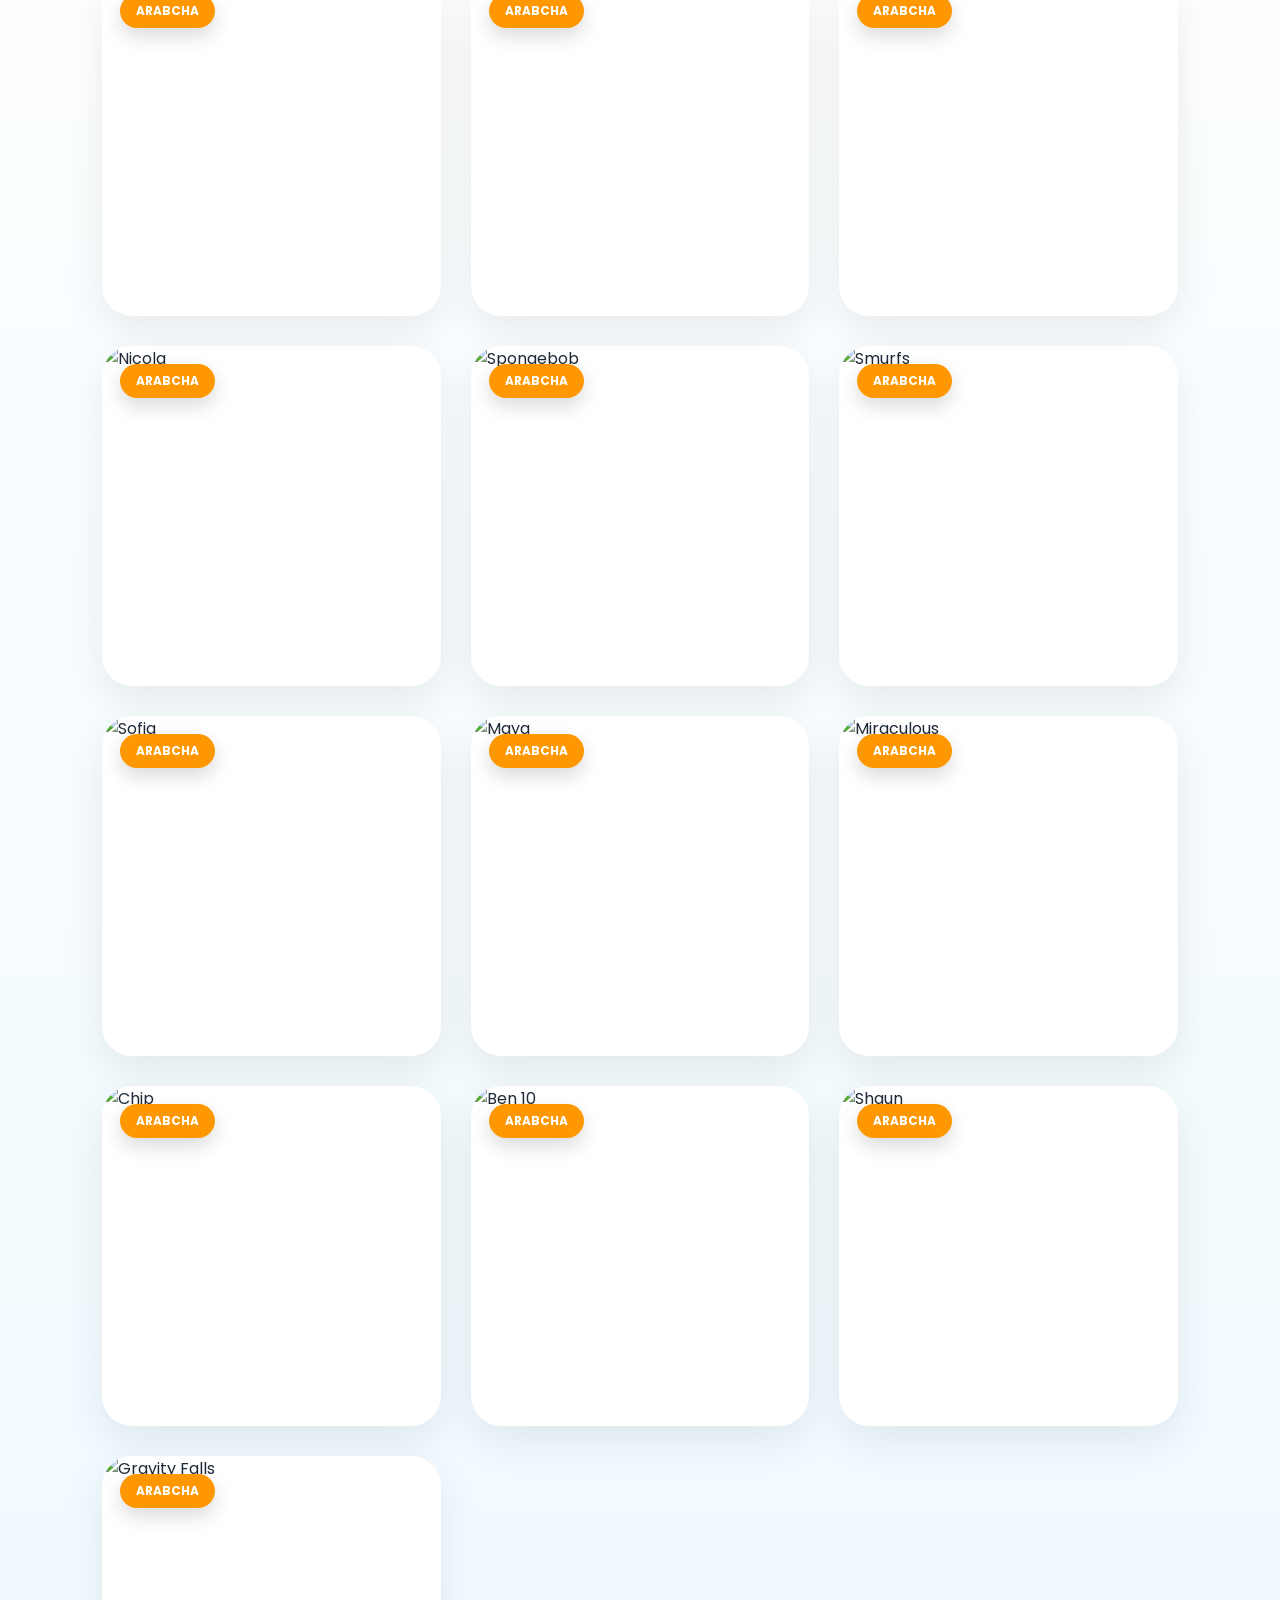
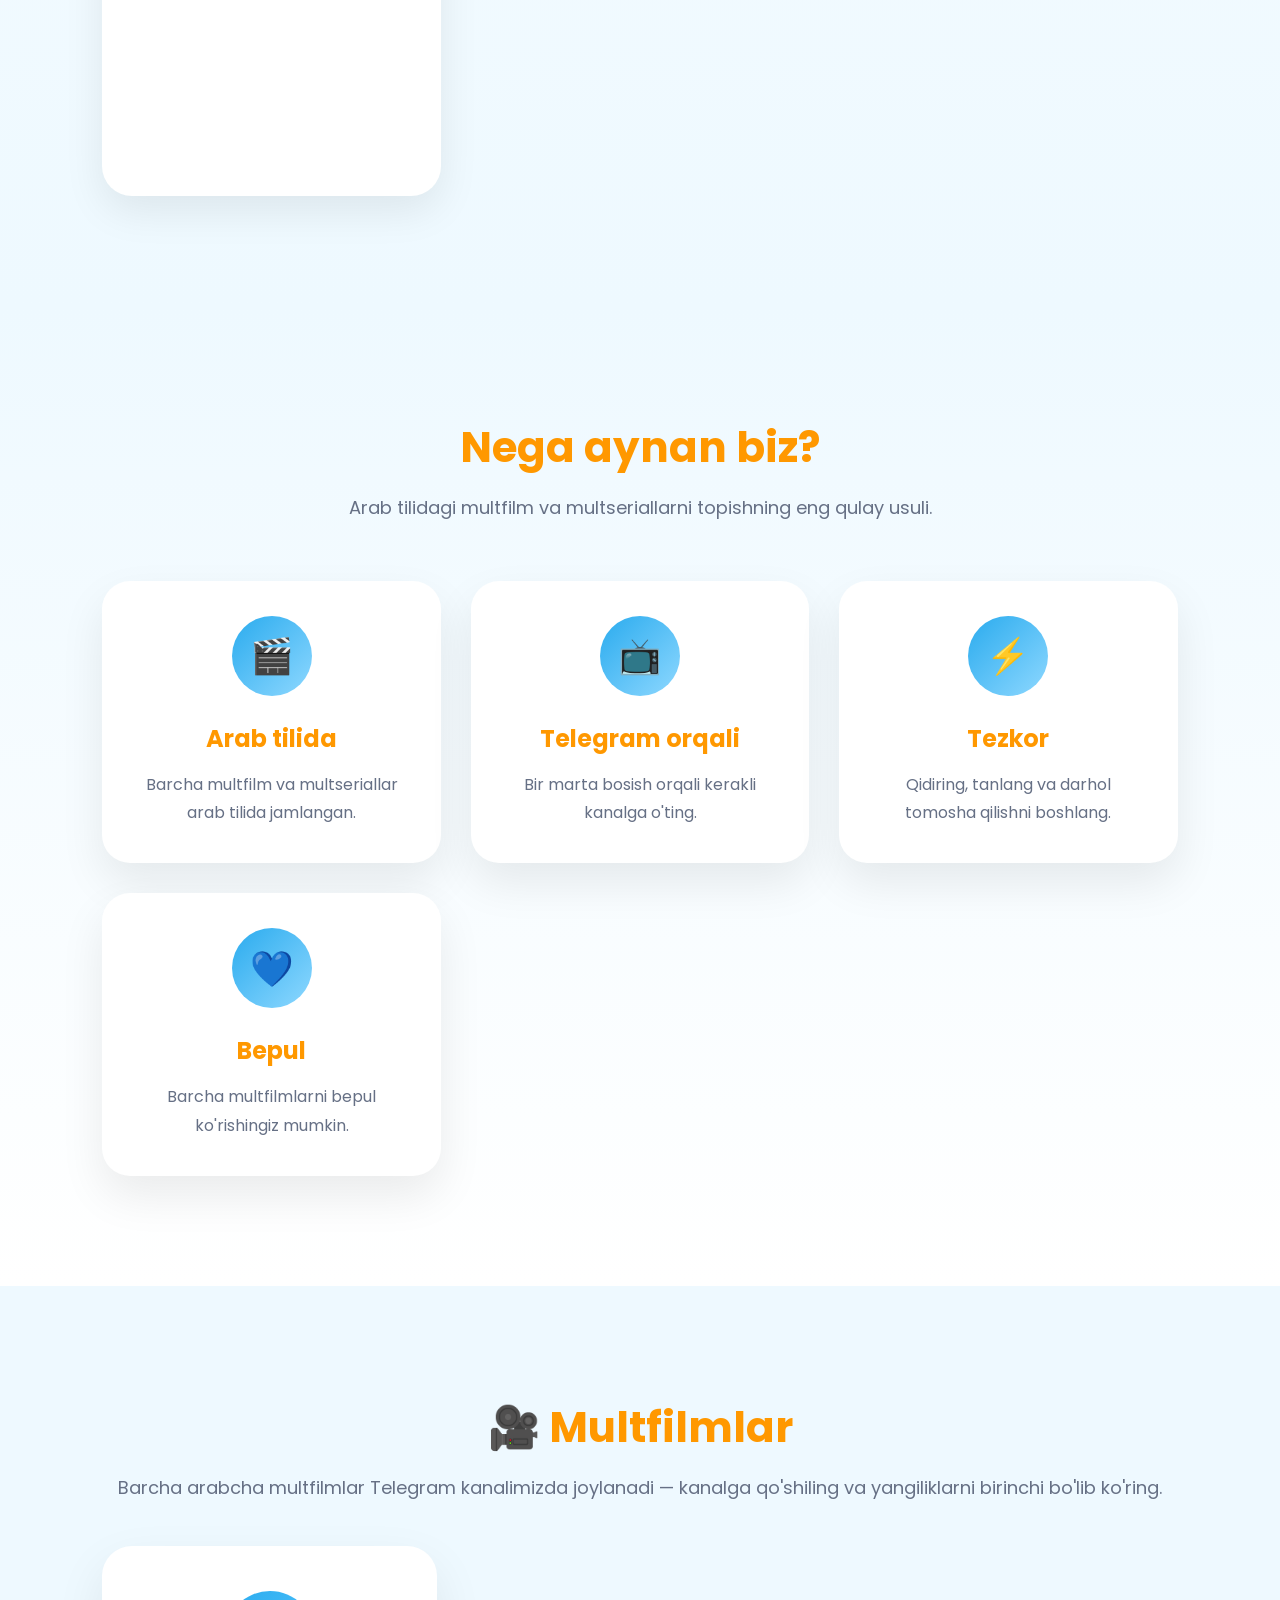
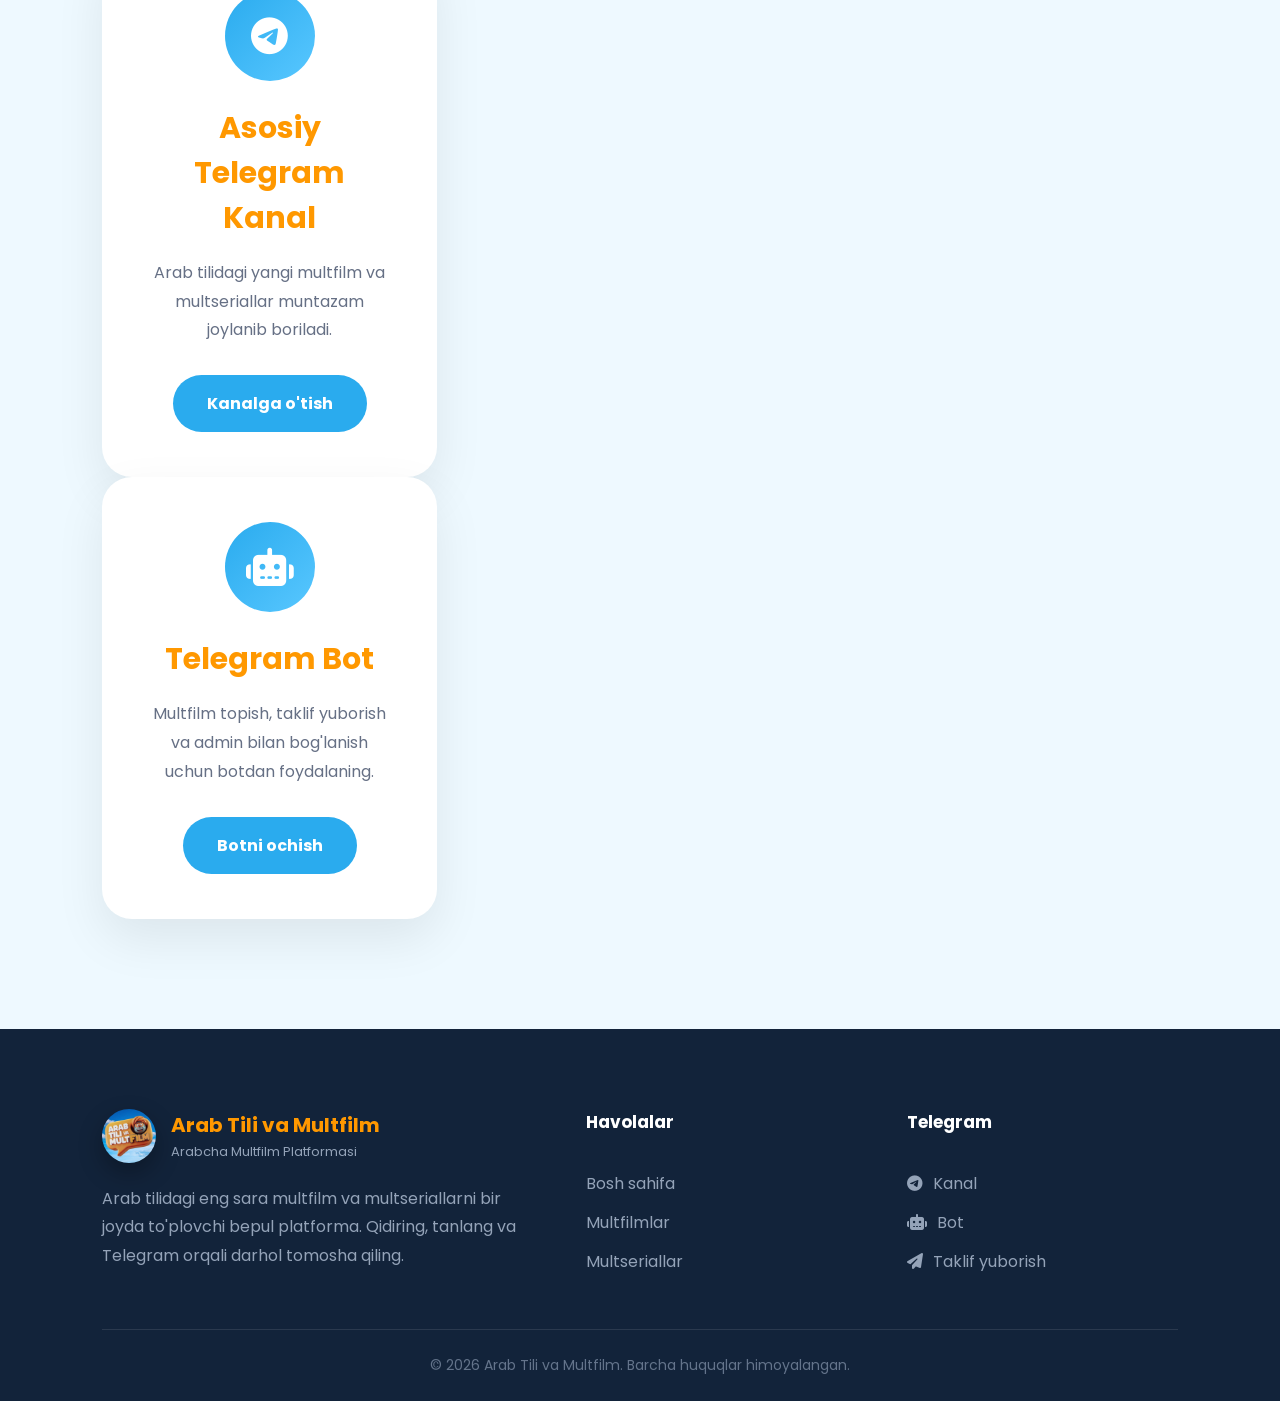
==== commit d3f7ed9d: "Update index.html" ====
--- a/index.html
+++ b/index.html
@@ -7,7 +7,43 @@
 
 <meta name="viewport" content="width=device-width, initial-scale=1.0">
 
-<title>Arab Tili va Multfilm</title>
+<title>Arab Tili va Multfilm — Arabcha Multfilm va Multseriallar</title>
+
+<meta name="description" content="Arab tilidagi eng sara multfilm va multseriallar bir joyda. Kung Fu Panda, Masha va Ayiq, Spongebob va boshqa 100+ multfilmni qidiring va Telegram orqali bepul tomosha qiling.">
+
+<meta name="keywords" content="arab tilida multfilm, arabcha multfilm, arabcha multserial, multfilm telegram, bolalar uchun multfilm arab tilida">
+
+<meta name="author" content="Arab Tili va Multfilm">
+
+<link rel="canonical" href="https://arabtili-va-multfilm.vercel.app/">
+
+<link rel="icon" type="image/png" href="logo.png">
+
+<meta name="theme-color" content="#ff9800">
+
+<!-- Open Graph / Telegram, Facebook uchun -->
+
+<meta property="og:type" content="website">
+
+<meta property="og:url" content="https://arabtili-va-multfilm.vercel.app/">
+
+<meta property="og:title" content="Arab Tili va Multfilm — Arabcha Multfilm va Multseriallar">
+
+<meta property="og:description" content="Arab tilidagi eng sara multfilm va multseriallarni qidiring, tavsifini ko'ring va Telegram orqali bepul tomosha qiling.">
+
+<meta property="og:image" content="https://arabtili-va-multfilm.vercel.app/logo.png">
+
+<meta property="og:locale" content="uz_UZ">
+
+<!-- Twitter Card -->
+
+<meta name="twitter:card" content="summary_large_image">
+
+<meta name="twitter:title" content="Arab Tili va Multfilm — Arabcha Multfilm va Multseriallar">
+
+<meta name="twitter:description" content="Arab tilidagi eng sara multfilm va multseriallarni qidiring va Telegram orqali bepul tomosha qiling.">
+
+<meta name="twitter:image" content="https://arabtili-va-multfilm.vercel.app/logo.png">
 
 <link rel="stylesheet" href="design.css">
 
@@ -423,7 +459,19 @@
     </section>
     <!-- TELEGRAM -->
 
-<section class="telegram-section">
+<section class="telegram-section" id="movies">
+
+    <div class="section-title">
+
+    <h2>🎥 Multfilmlar</h2>
+
+    <p>
+    Barcha arabcha multfilmlar Telegram kanalimizda joylanadi — kanalga qo'shiling va yangiliklarni birinchi bo'lib ko'ring.
+    </p>
+
+    </div>
+
+    <div class="telegram-grid">
 
     <div class="telegram-card">
     
@@ -459,6 +507,8 @@
     Botni ochish
     </a>
     
+    </div>
+
     </div>
     
     </section>
--- a/design.css
+++ b/design.css
@@ -564,6 +564,8 @@
 
 .serial-section{
 
+    scroll-margin-top:90px;
+
     padding:110px 8%;
     
     background:#fff;
@@ -697,6 +699,7 @@
     }
     /*=================================
       PREMIUM HOVER EFFECT
+      (faqat sichqonchali qurilmalar uchun — telefon/planshetda ishlamaydi)
 ==================================*/
 
 .serial-card{
@@ -706,7 +709,9 @@
     cursor:pointer;
     
     }
-    
+
+@media (hover:hover) and (pointer:fine){
+
     .serial-card::after{
     
     content:"";
@@ -785,6 +790,104 @@
     background:#1b9de2;
     
     }
+
+}
+
+/* TELEFON / PLANSHET (touch) — desktopdagi kabi, faqat bosgandan keyin qoramtir overlay chiqadi */
+
+@media (hover:none), (pointer:coarse){
+
+    .serial-card::after{
+
+    content:"";
+
+    position:absolute;
+
+    left:0;
+    top:0;
+
+    width:100%;
+    height:100%;
+
+    background:linear-gradient(
+    to top,
+    rgba(0,0,0,.82),
+    rgba(0,0,0,.05) 65%,
+    rgba(0,0,0,0)
+    );
+
+    opacity:0;
+
+    transition:opacity .35s ease;
+
+    }
+
+    .serial-card.active::after{
+
+    opacity:1;
+
+    }
+
+    .serial-info{
+
+    position:absolute;
+
+    left:0;
+    bottom:-100%;
+
+    width:100%;
+
+    padding:16px;
+
+    z-index:10;
+
+    text-align:center;
+
+    transition:bottom .4s ease;
+
+    }
+
+    .serial-card.active .serial-info{
+
+    bottom:0;
+
+    }
+
+    .serial-info h3{
+
+    color:white;
+
+    font-size:16px;
+
+    font-weight:600;
+
+    margin-bottom:12px;
+
+    line-height:1.3;
+
+    }
+
+    .serial-info a{
+
+    display:inline-block;
+
+    background:#2AABEE;
+
+    color:white;
+
+    font-weight:600;
+
+    font-size:12.5px;
+
+    padding:9px 20px;
+
+    border-radius:40px;
+
+    text-decoration:none;
+
+    }
+
+}
     .serial-card::before{
 
         content:"ARABCHA";
@@ -1008,6 +1111,8 @@
 
 .telegram-section{
 
+    scroll-margin-top:90px;
+
     padding:110px 8%;
     
     display:grid;
@@ -1018,6 +1123,14 @@
     
     background:#eef9ff;
     
+    }
+
+    .telegram-section .section-title{
+
+    grid-column:1 / -1;
+
+    margin-bottom:10px;
+
     }
     
     .telegram-card{
@@ -1706,12 +1819,6 @@
 
     }
 
-    .serial-card::after{
-
-    height:220px;
-
-    }
-
     .why-grid{
 
     grid-template-columns:1fr;
